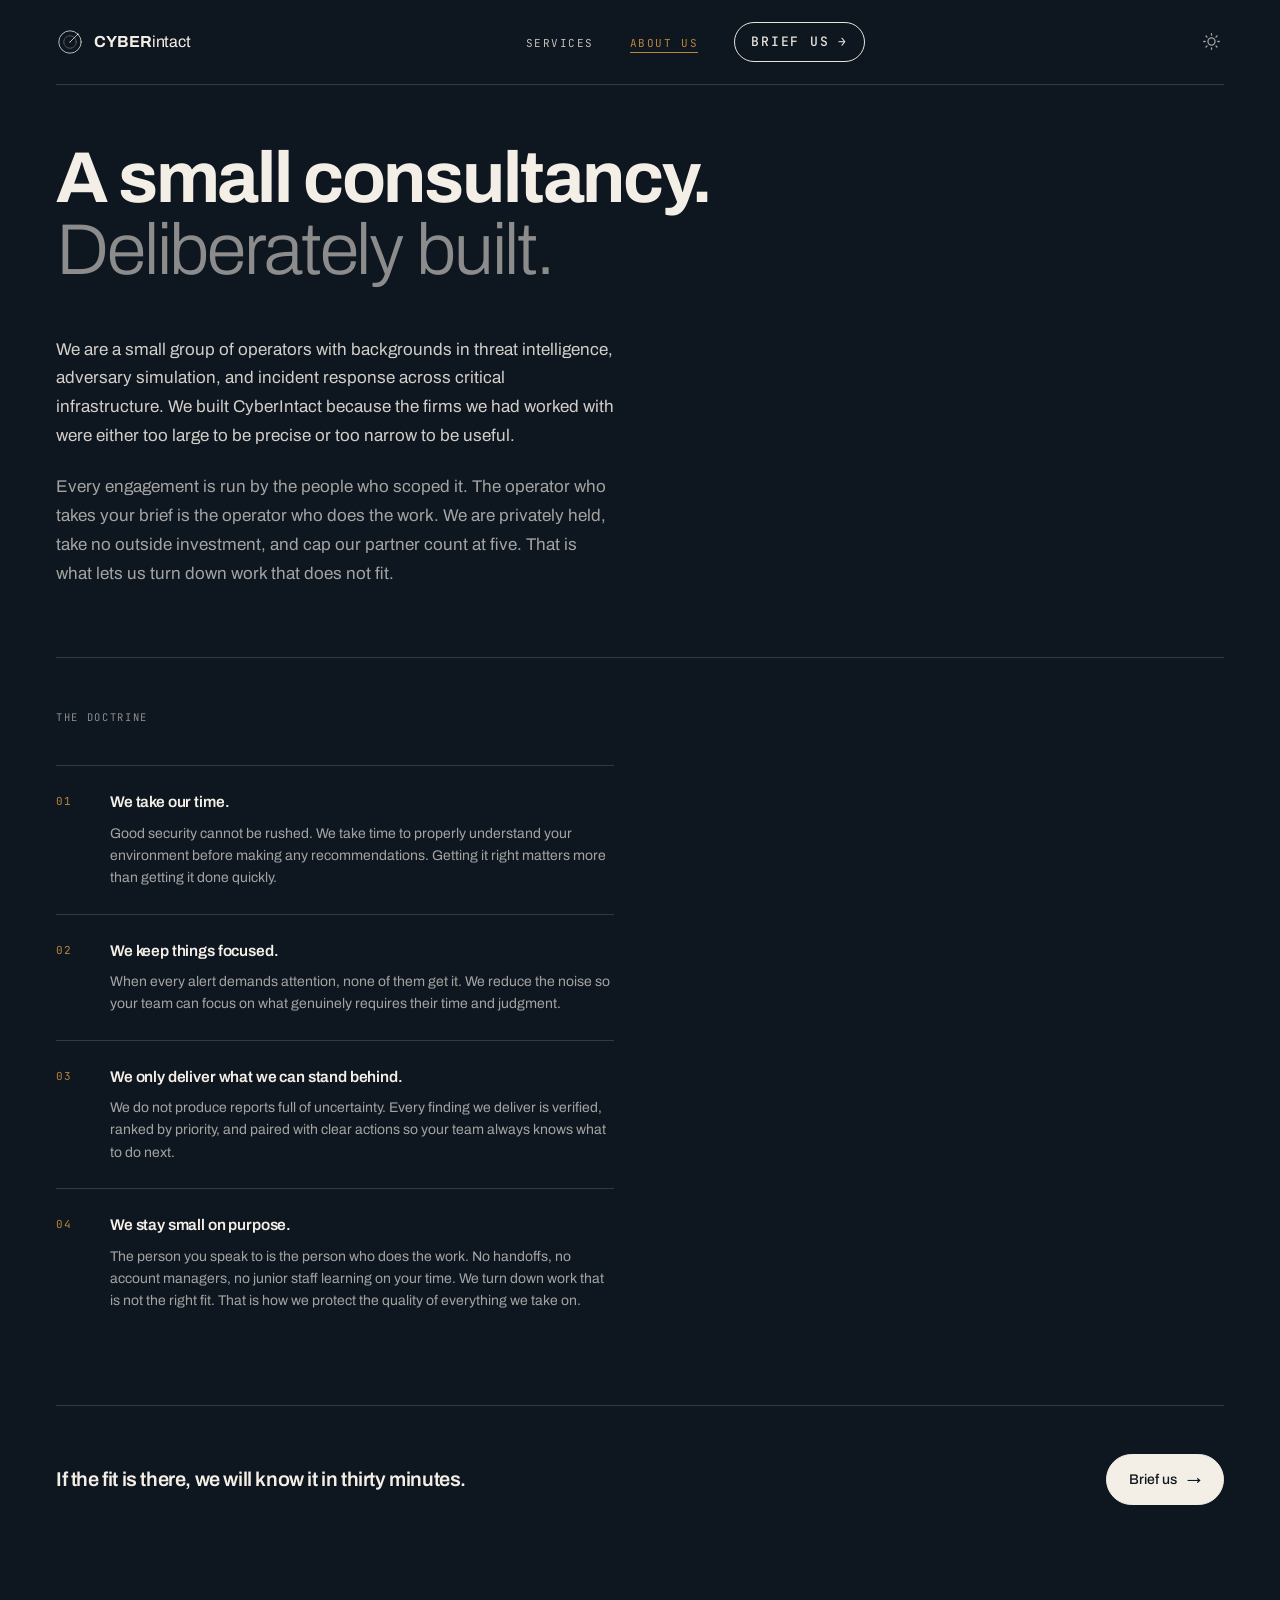
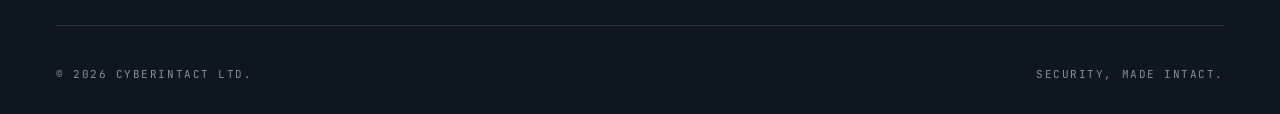
==== about_us.html @ 5642276e "Add files via upload" ====
<!doctype html>
<html lang="en">
<head>
  <meta charset="utf-8" />
  <script>try{var __t=localStorage.getItem('re-theme')||sessionStorage.getItem('re-theme');if(__t==='light')document.documentElement.dataset.theme='light';}catch(e){}</script>
  <meta name="viewport" content="width=device-width, initial-scale=1" />
  <title>About — CyberIntact</title>
  <meta name="description" content="A small consultancy. A doctrine built around patience, restraint, and accuracy." />
  <link rel="icon" type="image/svg+xml" href="logo.svg" />
  <link rel="preconnect" href="https://fonts.googleapis.com" />
  <link rel="preconnect" href="https://fonts.gstatic.com" crossorigin />
  <link href="https://fonts.googleapis.com/css2?family=Archivo:wght@300;400;500;600;700;800&family=JetBrains+Mono:wght@400;500&display=swap" rel="stylesheet" />
  <link rel="stylesheet" href="style.css" />
</head>
<body>

  <header class="wrap">
    <nav class="nav" aria-label="Primary">
      <a class="lockup" href="index.html">
        <svg viewBox="0 0 100 100" fill="none" stroke="currentColor" stroke-width="2.6" stroke-linecap="round" aria-hidden="true">
          <circle cx="50" cy="50" r="40"/>
          <circle cx="50" cy="50" r="22" stroke-dasharray="1.5 4" stroke-opacity="0.55"/>
          <line x1="50" y1="50" x2="78" y2="22"/>
          <circle cx="78" cy="22" r="2.8" fill="currentColor" stroke="none"/>
          <circle cx="50" cy="50" r="1.8" fill="currentColor" stroke="none"/>
        </svg>
        <span>CYBER<em>intact</em></span>
      </a>
      <ul>
        <li><a href="services.html">Services</a></li>
        <li><a class="active" href="about_us.html">About us</a></li>
        <li><a class="cta" href="brief.html">Brief us</a></li>
      </ul>
      <button class="theme-toggle" aria-label="Switch to light theme">
        <svg class="icon-sun" viewBox="0 0 24 24" fill="none" stroke="currentColor" stroke-width="1.8" stroke-linecap="round" aria-hidden="true">
          <circle cx="12" cy="12" r="5"/>
          <line x1="12" y1="1" x2="12" y2="3"/><line x1="12" y1="21" x2="12" y2="23"/>
          <line x1="4.22" y1="4.22" x2="5.64" y2="5.64"/><line x1="18.36" y1="18.36" x2="19.78" y2="19.78"/>
          <line x1="1" y1="12" x2="3" y2="12"/><line x1="21" y1="12" x2="23" y2="12"/>
          <line x1="4.22" y1="19.78" x2="5.64" y2="18.36"/><line x1="18.36" y1="5.64" x2="19.78" y2="4.22"/>
        </svg>
        <svg class="icon-moon" viewBox="0 0 24 24" fill="none" stroke="currentColor" stroke-width="1.8" stroke-linecap="round" aria-hidden="true">
          <path d="M21 12.79A9 9 0 1 1 11.21 3 7 7 0 0 0 21 12.79z"/>
        </svg>
      </button>
    </nav>
  </header>

  <main class="wrap">

    <section class="phero">
      <h1>A small consultancy.<br><em>Deliberately built.</em></h1>
    </section>

    <section style="padding:0 0 68px; max-width:62ch;">
      <p style="font-size:17px; line-height:1.7; color:var(--text-hi); margin:0 0 22px; text-wrap:pretty;">We are a small group of operators with backgrounds in threat intelligence, adversary simulation, and incident response across critical infrastructure. We built CyberIntact because the firms we had worked with were either too large to be precise or too narrow to be useful.</p>
      <p style="font-size:17px; line-height:1.7; color:var(--text-lo); margin:0; text-wrap:pretty;">Every engagement is run by the people who scoped it. The operator who takes your brief is the operator who does the work. We are privately held, take no outside investment, and cap our partner count at five. That is what lets us turn down work that does not fit.</p>
    </section>

    <section style="border-top:1px solid var(--rule-d); padding:52px 0 68px;">
      <div style="font-family:'JetBrains Mono',monospace; font-size:10.5px; letter-spacing:0.16em; text-transform:uppercase; color:var(--muted-d); margin-bottom:40px;">The doctrine</div>
      <ol class="doctrine" style="list-style:none; padding:0; margin:0; max-width:62ch; display:grid; gap:0;">
        <li style="display:grid; grid-template-columns:36px 1fr; gap:18px; padding:24px 0; border-top:1px solid var(--rule-d);">
          <span style="font-family:'JetBrains Mono',monospace; font-size:11px; color:var(--amber); padding-top:3px; letter-spacing:0.1em;">01</span>
          <div>
            <b style="font-weight:600; font-size:15.5px; letter-spacing:-0.01em; display:block; margin-bottom:9px;">We take our time.</b>
            <p style="font-size:14px; line-height:1.6; color:var(--text-lo); margin:0;">Good security cannot be rushed. We take time to properly understand your environment before making any recommendations. Getting it right matters more than getting it done quickly.</p>
          </div>
        </li>
        <li style="display:grid; grid-template-columns:36px 1fr; gap:18px; padding:24px 0; border-top:1px solid var(--rule-d);">
          <span style="font-family:'JetBrains Mono',monospace; font-size:11px; color:var(--amber); padding-top:3px; letter-spacing:0.1em;">02</span>
          <div>
            <b style="font-weight:600; font-size:15.5px; letter-spacing:-0.01em; display:block; margin-bottom:9px;">We keep things focused.</b>
            <p style="font-size:14px; line-height:1.6; color:var(--text-lo); margin:0;">When every alert demands attention, none of them get it. We reduce the noise so your team can focus on what genuinely requires their time and judgment.</p>
          </div>
        </li>
        <li style="display:grid; grid-template-columns:36px 1fr; gap:18px; padding:24px 0; border-top:1px solid var(--rule-d);">
          <span style="font-family:'JetBrains Mono',monospace; font-size:11px; color:var(--amber); padding-top:3px; letter-spacing:0.1em;">03</span>
          <div>
            <b style="font-weight:600; font-size:15.5px; letter-spacing:-0.01em; display:block; margin-bottom:9px;">We only deliver what we can stand behind.</b>
            <p style="font-size:14px; line-height:1.6; color:var(--text-lo); margin:0;">We do not produce reports full of uncertainty. Every finding we deliver is verified, ranked by priority, and paired with clear actions so your team always knows what to do next.</p>
          </div>
        </li>
        <li style="display:grid; grid-template-columns:36px 1fr; gap:18px; padding:24px 0; border-top:1px solid var(--rule-d);">
          <span style="font-family:'JetBrains Mono',monospace; font-size:11px; color:var(--amber); padding-top:3px; letter-spacing:0.1em;">04</span>
          <div>
            <b style="font-weight:600; font-size:15.5px; letter-spacing:-0.01em; display:block; margin-bottom:9px;">We stay small on purpose.</b>
            <p style="font-size:14px; line-height:1.6; color:var(--text-lo); margin:0;">The person you speak to is the person who does the work. No handoffs, no account managers, no junior staff learning on your time. We turn down work that is not the right fit. That is how we protect the quality of everything we take on.</p>
          </div>
        </li>
      </ol>
    </section>

    <section style="border-top:1px solid var(--rule-d); padding:48px 0 60px; display:flex; justify-content:space-between; align-items:center; gap:40px; flex-wrap:wrap;">
      <p style="font-size:20px; font-weight:600; letter-spacing:-0.02em; margin:0; line-height:1.2;">If the fit is there, we will know it in thirty minutes.</p>
      <a class="btn primary" href="brief.html">Brief us</a>
    </section>

    <footer class="site">
      <span>© 2026 CyberIntact Ltd.</span>
      <span>Security, made intact.</span>
    </footer>
  </main>

  <script src="site.js"></script>
</body>
</html>
---- style.css ----
/* CyberIntact — production stylesheet
   ------------------------------------------------------------------ */
:root {
  --ink:    #0E1620;
  --ink-2:  #1A2533;
  --paper:  #F4EFE6;
  --paper-2:#EBE5D8;
  --rule-d: rgba(244,239,230,0.16);
  --muted-d:rgba(244,239,230,0.55);
  --amber:  #B8853A;
  --red:    #E5383B;
  --max:    1280px;
  --text-hi: rgba(244,239,230,0.85);
  --text-lo: rgba(244,239,230,0.65);
}
* { box-sizing: border-box; }
html, body { margin: 0; padding: 0; }
body {
  background: var(--ink);
  color: var(--paper);
  font-family: 'Archivo', system-ui, -apple-system, Segoe UI, sans-serif;
  font-size: 16px;
  line-height: 1.5;
  -webkit-font-smoothing: antialiased;
}
a { color: inherit; text-decoration: none; }
.wrap { max-width: var(--max); margin: 0 auto; padding: 0 56px; }

/* ── Nav ─────────────────────────────────────────────── */
.nav {
  display: flex; align-items: center; justify-content: space-between;
  padding: 22px 0;
  border-bottom: 1px solid var(--rule-d);
}
.nav .lockup { display: flex; align-items: center; gap: 10px; font-weight: 700; font-size: 16px; letter-spacing: -0.005em; }
.nav .lockup em { font-style: normal; font-weight: 400; }
.nav .lockup svg { width: 28px; height: 28px; }
.nav ul { display: flex; gap: 36px; list-style: none; padding: 0; margin: 0; align-items: center; }
.nav ul a {
  font-family: 'JetBrains Mono', ui-monospace, Menlo, monospace;
  font-size: 11px; letter-spacing: 0.14em; text-transform: uppercase;
  opacity: 0.78;
}
.nav ul a:hover, .nav ul a.active { opacity: 1; color: var(--amber); }
.nav .cta {
  font-weight: 500; font-size: 13px;
  padding: 9px 16px; border: 1px solid currentColor; border-radius: 999px;
  display: inline-flex; align-items: center; gap: 8px; opacity: 0.95;
}
.nav .cta::after { content: '→'; }

/* ── Meta strip ──────────────────────────────────────── */
.meta-strip {
  display: flex; justify-content: space-between; align-items: center;
  padding: 10px 0;
  font-family: 'JetBrains Mono', ui-monospace, monospace;
  font-size: 10.5px; letter-spacing: 0.16em; text-transform: uppercase;
  color: var(--muted-d);
  border-bottom: 1px solid var(--rule-d);
}
.live::before {
  content: ''; display: inline-block; width: 7px; height: 7px; border-radius: 50%;
  background: var(--amber); margin-right: 8px; transform: translateY(-1px);
  animation: pulse 2.4s infinite;
}
@keyframes pulse {
  0%   { box-shadow: 0 0 0 0 rgba(184,133,58,0.5); }
  70%  { box-shadow: 0 0 0 8px rgba(184,133,58,0); }
  100% { box-shadow: 0 0 0 0 rgba(184,133,58,0); }
}

/* ── Hero ────────────────────────────────────────────── */
.hero { position: relative; padding: 70px 0 40px; }
.hero-grid { display: grid; grid-template-columns: 1.4fr 1fr; gap: 80px; align-items: end; }
.hero h1 {
  font-weight: 700; font-size: clamp(64px, 8vw, 110px);
  line-height: 0.92; letter-spacing: -0.04em;
  margin: 0 0 56px; text-wrap: balance;
}
.hero h1 em { font-style: normal; font-weight: 300; opacity: 0.62; }
.hero h1 .accent { color: var(--amber); }
.hero .lede {
  font-size: 17px; line-height: 1.55; max-width: 38ch;
  color: rgba(244,239,230,0.78); margin: 0 0 36px; text-wrap: pretty;
}
.actions { display: flex; gap: 14px; align-items: center; margin-bottom: 48px; }
.btn {
  font-weight: 500; font-size: 14px; padding: 14px 22px; border-radius: 999px;
  display: inline-flex; align-items: center; gap: 10px; cursor: pointer; border: 1px solid currentColor;
}
.btn::after { content: '→'; }
.btn.primary { background: var(--paper); color: var(--ink); border-color: var(--paper); }
.btn.ghost   { background: transparent; color: var(--paper); opacity: 0.92; }

.hero-deco {
  position: absolute; right: -260px; top: 80px; width: 720px; height: 720px;
  color: rgba(244,239,230,0.07); pointer-events: none;
}
.hero-deco svg { width: 100%; height: 100%; }
.brief .hero-deco { width: 480px; height: 480px; top: 40px; right: -160px; }

/* ── Site footer ─────────────────────────────────────── */
footer.site {
  border-top: 1px solid var(--rule-d); padding: 40px 0 32px; margin-top: 60px;
  font-family: 'JetBrains Mono', monospace; font-size: 11px; letter-spacing: 0.14em;
  text-transform: uppercase; color: var(--muted-d);
  display: flex; justify-content: space-between; align-items: center; gap: 24px;
}

/* ── Service preview grid (homepage tail) ────────────── */
.svc-preview { padding: 60px 0 0; border-top: 1px solid var(--rule-d); margin-top: 60px; }
.svc-preview .head { display: flex; justify-content: space-between; align-items: baseline; margin-bottom: 28px; }
.svc-preview .head h2 { font-weight: 600; font-size: 28px; letter-spacing: -0.02em; margin: 0; }
.svc-preview .head a {
  font-family: 'JetBrains Mono', monospace; font-size: 11px; letter-spacing: 0.14em;
  text-transform: uppercase; opacity: 0.78;
}
.svc-grid { display: grid; grid-template-columns: repeat(4, 1fr); gap: 0; }
.svc-card { border-right: 1px solid var(--rule-d); padding: 0 24px 24px; min-height: 240px;
            display: flex; flex-direction: column; gap: 14px; }
.svc-card:first-child { padding-left: 0; }
.svc-card:last-child { border-right: none; padding-right: 0; }
.svc-card .num { font-family: 'JetBrains Mono', monospace; font-size: 10px; letter-spacing: 0.16em; color: var(--muted-d); }
.svc-card h3 { font-weight: 600; font-size: 22px; letter-spacing: -0.015em; line-height: 1.1; margin: 0; }
.svc-card p { font-size: 13px; line-height: 1.55; color: rgba(244,239,230,0.7); margin: 0; text-wrap: pretty; }
.svc-card .arrow { margin-top: auto; font-size: 18px; }

/* ── Page hero (inner) ───────────────────────────────── */
.phero { padding: 56px 0 32px; position: relative; }
.phero .hero-deco { width: 380px; height: 380px; top: 10px; right: -80px; }
.phero .crumb { font-family: 'JetBrains Mono', monospace; font-size: 11px; letter-spacing: 0.14em; color: var(--muted-d); text-transform: uppercase; margin-bottom: 22px; }
.phero .crumb .amber { color: var(--amber); }
.phero h1 { font-weight: 700; font-size: clamp(44px, 6vw, 72px); line-height: 1; letter-spacing: -0.03em; margin: 0 0 18px; max-width: 22ch; text-wrap: balance; }
.phero h1 em { font-style: normal; font-weight: 300; color: var(--muted-d); }

/* ── Services list ───────────────────────────────────── */
.svc-list { padding: 24px 0 56px; }
.svc-row { display: grid; grid-template-columns: 80px 240px 1fr 200px; gap: 32px; padding: 28px 0; border-top: 1px solid var(--rule-d); align-items: start; }
.svc-row:last-child { border-bottom: 1px solid var(--rule-d); }
.svc-row .ix { font-family: 'JetBrains Mono', monospace; font-size: 12px; color: var(--muted-d); padding-top: 8px; letter-spacing: 0.12em; }
.svc-row .name { font-weight: 600; font-size: 28px; letter-spacing: -0.02em; line-height: 1.05; }
.svc-row .name small { display: block; font-family: 'JetBrains Mono', monospace; font-size: 11px; font-weight: 400; color: var(--muted-d); margin-top: 6px; letter-spacing: 0.12em; text-transform: uppercase; }
.svc-row .desc { font-size: 14.5px; line-height: 1.55; color: rgba(244,239,230,0.78); padding-top: 6px; text-wrap: pretty; }
.svc-row .pills { display: flex; flex-wrap: wrap; gap: 6px; padding-top: 8px; }
.pill { display: inline-flex; padding: 4px 10px; border: 1px solid var(--rule-d); border-radius: 999px; font-family: 'JetBrains Mono', monospace; font-size: 10px; color: rgba(244,239,230,0.78); letter-spacing: 0.1em; text-transform: uppercase; }

/* ── About doctrine ──────────────────────────────────── */
.doctrine li { background: var(--ink); }

/* ── Brief / Contact ─────────────────────────────────── */
.brief { position: relative; padding: 52px 0; display: grid; grid-template-columns: 1.1fr 1fr; gap: 72px; }
.brief .left h1 { font-weight: 700; font-size: clamp(44px, 5vw, 60px); line-height: 1; letter-spacing: -0.03em; margin: 0 0 20px; max-width: 12ch; text-wrap: balance; }
.brief .left h1 em { font-style: normal; font-weight: 300; color: var(--muted-d); }
.brief .copy { font-size: 15.5px; line-height: 1.55; color: rgba(244,239,230,0.78); max-width: 44ch; margin: 0 0 28px; text-wrap: pretty; }
.channels { display: grid; gap: 18px; padding-top: 22px; border-top: 1px solid var(--rule-d); }
.ch { display: grid; grid-template-columns: 130px 1fr; gap: 18px; align-items: start; }
.ch .k { font-family: 'JetBrains Mono', monospace; font-size: 10.5px; letter-spacing: 0.14em; text-transform: uppercase; color: var(--muted-d); padding-top: 4px; }
.ch .v { font-family: 'JetBrains Mono', monospace; font-size: 13px; color: var(--paper); }
.ch .v small { display: block; font-size: 11px; color: var(--muted-d); margin-top: 4px; letter-spacing: 0.02em; }

@media (max-width: 900px) {
  .svc-row, .brief, .ch { grid-template-columns: 1fr; gap: 18px; }
  .phero .hero-deco { display: none; }
  .phero { padding: 28px 0 16px; }
}

/* ── Hero deco animations ─────────────────────────────── */
.hero-deco .radar-sweep {
  transform-box: fill-box;
  transform-origin: center;
  animation: radar-rotate 7s linear infinite;
}
.hero-deco .ring-spin-cw {
  transform-box: fill-box;
  transform-origin: center;
  animation: radar-rotate 55s linear infinite;
}
.hero-deco .ring-spin-ccw {
  transform-box: fill-box;
  transform-origin: center;
  animation: radar-rotate 40s linear infinite reverse;
}
.hero-deco .radar-trail { fill: rgba(244,239,230,0.07); stroke: none; }
.hero-deco .radar-detect {
  animation: radar-blip 7s linear infinite;
  animation-fill-mode: backwards;
}
.hero-deco .radar-detect-dot { fill: var(--red); stroke: none; }
@keyframes radar-rotate { to { transform: rotate(360deg); } }
@keyframes radar-blip {
  0%    { opacity: 0; }
  0.5%  { opacity: 1; }
  8%    { opacity: 0.85; }
  22%   { opacity: 0; }
  100%  { opacity: 0; }
}

/* ── Responsive ──────────────────────────────────────── */
@media (max-width: 900px) {
  .wrap { padding: 0 22px; }
  .nav ul { display: none; }
  .nav .cta { display: none; }
  .meta-strip { font-size: 9px; gap: 12px; flex-wrap: wrap; }
  .hero { padding: 36px 0 24px; }
  .hero-grid { grid-template-columns: 1fr; gap: 32px; }
  .hero h1 { font-size: 50px; margin-bottom: 24px; }
  .hero-deco { display: none; }
  .actions { flex-direction: column; align-items: stretch; }
  .btn { justify-content: center; }
  .svc-grid { grid-template-columns: 1fr; }
  .svc-card { border-right: none; border-bottom: 1px solid var(--rule-d); padding: 22px 0; }
  .svc-card:last-child { border-bottom: none; }
  footer.site { flex-direction: column; align-items: flex-start; gap: 6px; }
  .brief { flex-direction: column; }
  .brief .hero-deco { display: none; }
  .phero .hero-deco { display: none; }
}

/* ── Polish & interactions ───────────────────────────── */
::selection { background: rgba(184,133,58,0.28); color: var(--paper); }

::-webkit-scrollbar { width: 5px; }
::-webkit-scrollbar-track { background: transparent; }
::-webkit-scrollbar-thumb { background: rgba(244,239,230,0.1); border-radius: 3px; }
::-webkit-scrollbar-thumb:hover { background: rgba(244,239,230,0.2); }

header.wrap {
  position: sticky;
  top: 0;
  z-index: 50;
  background: var(--ink);
  border-bottom: 1px solid transparent;
  transition: border-color 0.3s;
}
header.wrap.scrolled { border-bottom-color: var(--rule-d); }

@keyframes page-in {
  from { opacity: 0; transform: translateY(10px); }
  to   { opacity: 1; transform: translateY(0); }
}
main.wrap { animation: page-in 0.55s cubic-bezier(0.22, 1, 0.36, 1) both; }

.sr { opacity: 0; transform: translateY(22px); transition: none; }
.sr.in { opacity: 1; transform: translateY(0); transition: opacity 0.7s cubic-bezier(0.22, 1, 0.36, 1), transform 0.7s cubic-bezier(0.22, 1, 0.36, 1); }

.nav .lockup { transition: opacity 0.2s; }
.nav .lockup:hover { opacity: 0.7; }

.nav ul a { position: relative; transition: opacity 0.2s, color 0.2s; }
.nav ul a:not(.cta)::after {
  content: '';
  position: absolute;
  left: 0; bottom: -3px;
  width: 0; height: 1px;
  background: var(--amber);
  transition: width 0.25s cubic-bezier(0.22, 1, 0.36, 1);
}
.nav ul a:not(.cta):hover::after,
.nav ul a:not(.cta).active::after { width: 100%; }

.nav .cta { transition: background-color 0.2s, border-color 0.2s, opacity 0.2s; }
.nav .cta:hover { background: rgba(244,239,230,0.07); opacity: 1; }

.btn { transition: transform 0.18s cubic-bezier(0.22, 1, 0.36, 1), box-shadow 0.18s ease, background-color 0.18s ease, opacity 0.18s ease; }
.btn:hover { transform: translateY(-2px); }
.btn.primary:hover { background: #ECE8DF; border-color: #ECE8DF; box-shadow: 0 8px 24px rgba(14,22,32,0.6); }
.btn.ghost:hover { background: rgba(244,239,230,0.07); opacity: 1; }

.svc-card { transition: border-color 0.2s; }
.svc-card:hover { border-color: rgba(244,239,230,0.3); }
.svc-card .arrow { display: inline-block; transition: transform 0.25s cubic-bezier(0.22, 1, 0.36, 1); }
.svc-card:hover .arrow { transform: translateX(6px); }

.svc-row { transition: background-color 0.15s; }
.svc-row:hover { background: rgba(244,239,230,0.02); }

.pill { transition: border-color 0.2s, color 0.2s; cursor: default; }
.pill:hover { border-color: rgba(244,239,230,0.38); color: var(--paper); }

.ch { transition: background-color 0.15s; }
.ch .v { transition: color 0.2s; }
.ch:hover .v { color: rgba(244,239,230,0.95); }

@media (prefers-reduced-motion: reduce) {
  *, *::before, *::after {
    transition-duration: 0.01ms !important;
    animation-duration: 0.01ms !important;
    animation-delay: 0ms !important;
  }
  .sr, .sr.in { opacity: 1 !important; transform: none !important; transition: none !important; }
  main.wrap { animation: none !important; }
}

/* ── Theme system ────────────────────────────────────── */
.theme-transitioning *,
.theme-transitioning *::before,
.theme-transitioning *::after {
  transition: background-color 0.35s ease, color 0.35s ease, border-color 0.35s ease !important;
}

[data-theme="light"] {
  --ink:     #F4EFE6;
  --ink-2:   #EBE5D8;
  --paper:   #0E1620;
  --paper-2: #1A2533;
  --rule-d:  rgba(14,22,32,0.12);
  --muted-d: rgba(14,22,32,0.5);
  --amber:   #8B5E1A;
  --red:     #C0272A;
  --text-hi: rgba(14,22,32,0.88);
  --text-lo: rgba(14,22,32,0.62);
}

[data-theme="light"] .hero-deco              { color: rgba(14,22,32,0.07); }
[data-theme="light"] .hero-deco .radar-trail { fill: rgba(14,22,32,0.07); }
[data-theme="light"] .hero .lede             { color: rgba(14,22,32,0.78); }
[data-theme="light"] .svc-card p             { color: rgba(14,22,32,0.7); }
[data-theme="light"] .svc-row .desc          { color: rgba(14,22,32,0.78); }
[data-theme="light"] .pill                   { color: rgba(14,22,32,0.78); }
[data-theme="light"] .doctrine li            { background: var(--ink); }
[data-theme="light"] .brief .copy            { color: rgba(14,22,32,0.78); }
[data-theme="light"] ::-webkit-scrollbar-thumb       { background: rgba(14,22,32,0.12); }
[data-theme="light"] ::-webkit-scrollbar-thumb:hover { background: rgba(14,22,32,0.22); }
[data-theme="light"] .nav .cta:hover         { background: rgba(14,22,32,0.06); }
[data-theme="light"] .btn.ghost:hover        { background: rgba(14,22,32,0.06); }
[data-theme="light"] .btn.primary:hover      { background: #1A2533; border-color: #1A2533; box-shadow: 0 8px 24px rgba(14,22,32,0.18); }
[data-theme="light"] .svc-card:hover         { border-color: rgba(14,22,32,0.25); }
[data-theme="light"] .svc-row:hover          { background: rgba(14,22,32,0.025); }
[data-theme="light"] .pill:hover             { border-color: rgba(14,22,32,0.3); }
[data-theme="light"] .ch:hover .v            { color: rgba(14,22,32,0.95); }

.theme-toggle {
  background: none; border: none;
  color: var(--paper); cursor: pointer;
  padding: 4px; line-height: 0;
  opacity: 0.65; transition: opacity 0.2s;
  flex-shrink: 0;
}
.theme-toggle:hover { opacity: 1; }
.theme-toggle svg { width: 17px; height: 17px; display: block; }
.theme-toggle .icon-moon { display: none; }
[data-theme="light"] .theme-toggle .icon-sun  { display: none; }
[data-theme="light"] .theme-toggle .icon-moon { display: block; }
.nav.open .theme-toggle { position: relative; z-index: 101; }
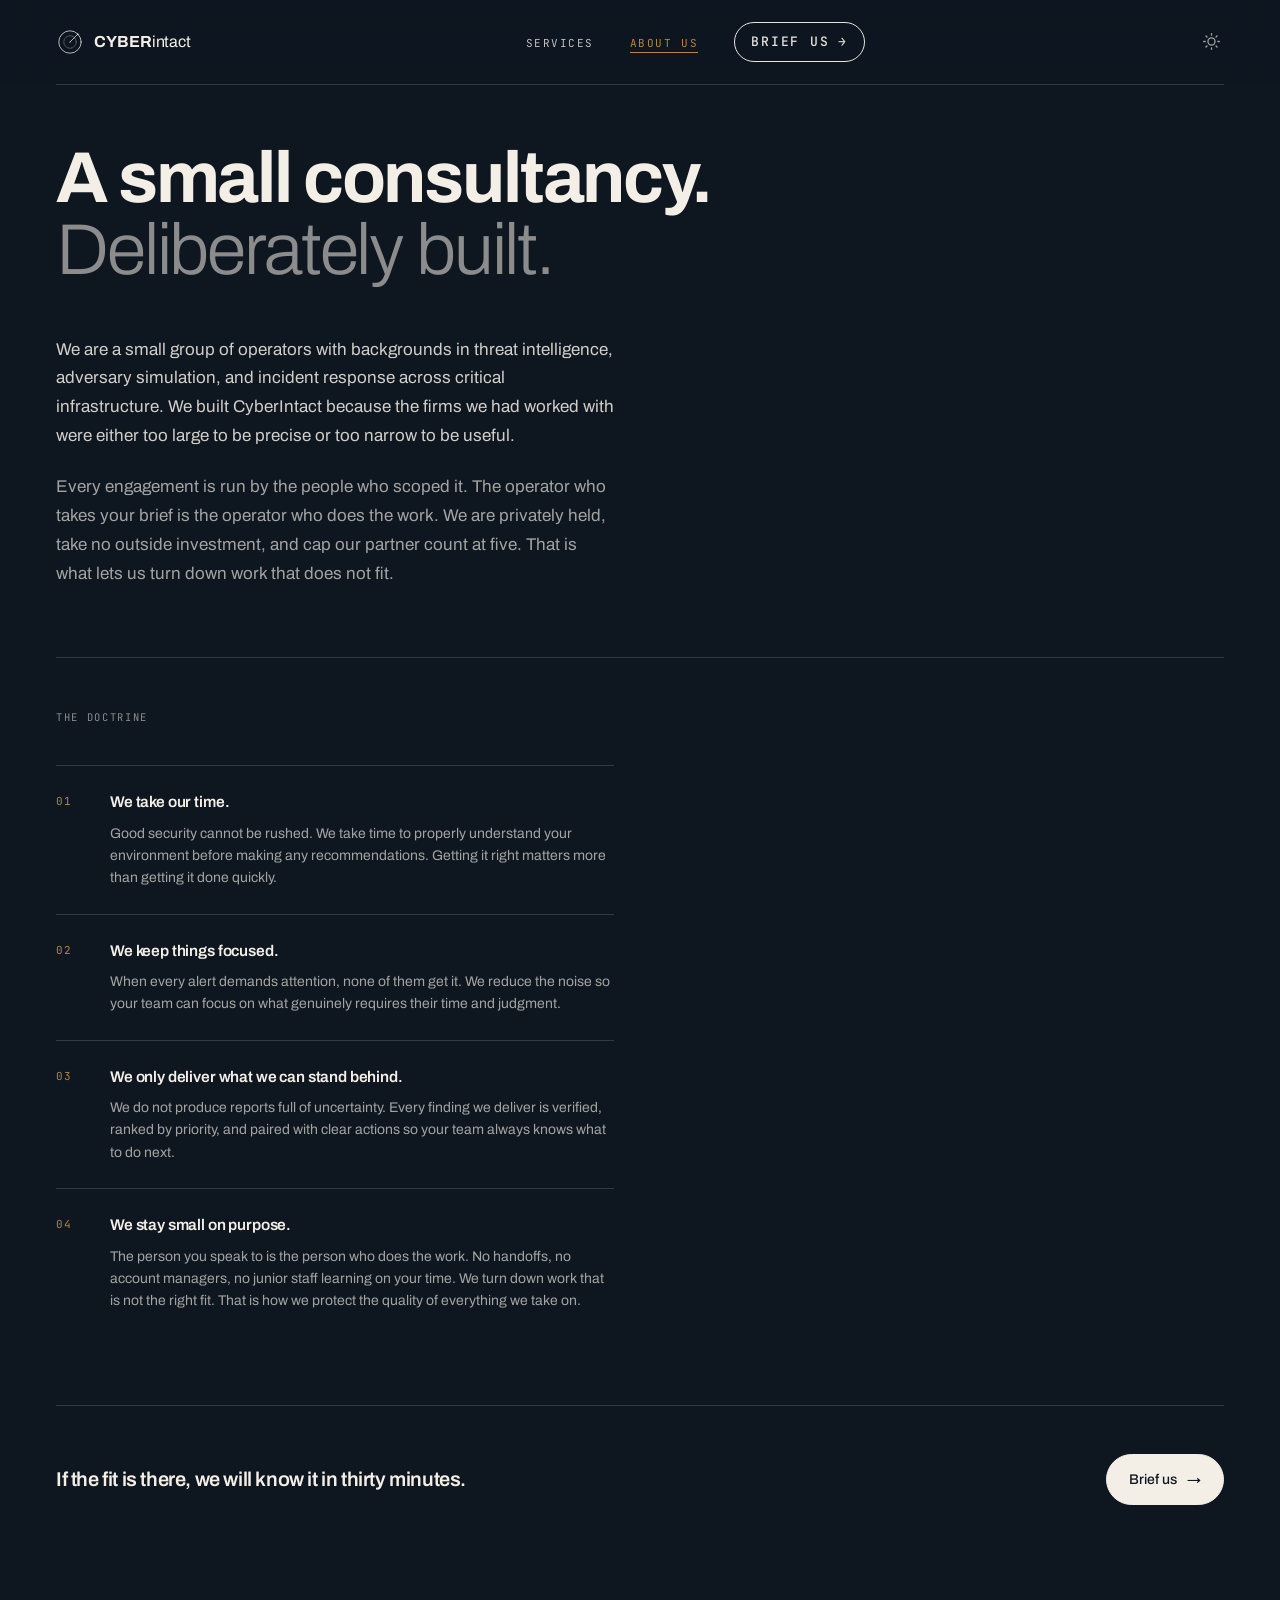
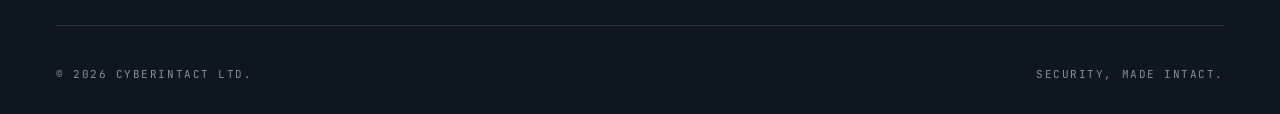
==== commit fecfa1c1: "Add files via upload" ====
--- a/about_us.html
+++ b/about_us.html
@@ -2,20 +2,45 @@
 <html lang="en">
 <head>
   <meta charset="utf-8" />
+
+  <!-- Anti-flash script: reads the saved theme from storage and applies it
+       before the page renders, preventing a visible flicker on load -->
   <script>try{var __t=localStorage.getItem('re-theme')||sessionStorage.getItem('re-theme');if(__t==='light')document.documentElement.dataset.theme='light';}catch(e){}</script>
+
+  <!-- Tells the browser to match the device width and not zoom on mobile -->
   <meta name="viewport" content="width=device-width, initial-scale=1" />
+
+  <!-- Browser tab title -->
   <title>About — CyberIntact</title>
+
+  <!-- Description shown by search engines in results -->
   <meta name="description" content="A small consultancy. A doctrine built around patience, restraint, and accuracy." />
+
+  <!-- SVG favicon shown in the browser tab -->
   <link rel="icon" type="image/svg+xml" href="logo.svg" />
+
+  <!-- Early DNS connections for Google Fonts to reduce load time -->
   <link rel="preconnect" href="https://fonts.googleapis.com" />
   <link rel="preconnect" href="https://fonts.gstatic.com" crossorigin />
+
+  <!-- Load the Archivo and JetBrains Mono font families from Google Fonts -->
   <link href="https://fonts.googleapis.com/css2?family=Archivo:wght@300;400;500;600;700;800&family=JetBrains+Mono:wght@400;500&display=swap" rel="stylesheet" />
+
+  <!-- Main stylesheet -->
   <link rel="stylesheet" href="style.css" />
 </head>
 <body>
 
-  <header class="wrap">
+  <!-- ── Site header ────────────────────────────────────────────────────
+       Sticky header spanning the full viewport width. The inner .wrap div
+       constrains the nav content to the max-width like the rest of the page. -->
+  <header>
+  <div class="wrap">
+
+    <!-- Primary navigation bar -->
     <nav class="nav" aria-label="Primary">
+
+      <!-- Logo lockup: SVG icon + wordmark, links back to the homepage -->
       <a class="lockup" href="index.html">
         <svg viewBox="0 0 100 100" fill="none" stroke="currentColor" stroke-width="2.6" stroke-linecap="round" aria-hidden="true">
           <circle cx="50" cy="50" r="40"/>
@@ -26,12 +51,17 @@
         </svg>
         <span>CYBER<em>intact</em></span>
       </a>
+
+      <!-- Navigation links. "About us" has .active since this is the About page. -->
       <ul>
         <li><a href="services.html">Services</a></li>
         <li><a class="active" href="about_us.html">About us</a></li>
         <li><a class="cta" href="brief.html">Brief us</a></li>
       </ul>
+
+      <!-- Dark / light theme toggle button. Icons are swapped via CSS. -->
       <button class="theme-toggle" aria-label="Switch to light theme">
+        <!-- Sun icon: shown in dark mode -->
         <svg class="icon-sun" viewBox="0 0 24 24" fill="none" stroke="currentColor" stroke-width="1.8" stroke-linecap="round" aria-hidden="true">
           <circle cx="12" cy="12" r="5"/>
           <line x1="12" y1="1" x2="12" y2="3"/><line x1="12" y1="21" x2="12" y2="23"/>
@@ -39,27 +69,41 @@
           <line x1="1" y1="12" x2="3" y2="12"/><line x1="21" y1="12" x2="23" y2="12"/>
           <line x1="4.22" y1="19.78" x2="5.64" y2="18.36"/><line x1="18.36" y1="5.64" x2="19.78" y2="4.22"/>
         </svg>
+        <!-- Moon icon: shown in light mode -->
         <svg class="icon-moon" viewBox="0 0 24 24" fill="none" stroke="currentColor" stroke-width="1.8" stroke-linecap="round" aria-hidden="true">
           <path d="M21 12.79A9 9 0 1 1 11.21 3 7 7 0 0 0 21 12.79z"/>
         </svg>
       </button>
     </nav>
+  </div>
   </header>
 
   <main class="wrap">
 
+    <!-- ── Page hero ─────────────────────────────────────────────────────
+         Inner-page hero with the section heading. -->
     <section class="phero">
       <h1>A small consultancy.<br><em>Deliberately built.</em></h1>
     </section>
 
+    <!-- ── About body copy ───────────────────────────────────────────────
+         Two paragraphs introducing who CyberIntact is and how they work. -->
     <section style="padding:0 0 68px; max-width:62ch;">
       <p style="font-size:17px; line-height:1.7; color:var(--text-hi); margin:0 0 22px; text-wrap:pretty;">We are a small group of operators with backgrounds in threat intelligence, adversary simulation, and incident response across critical infrastructure. We built CyberIntact because the firms we had worked with were either too large to be precise or too narrow to be useful.</p>
       <p style="font-size:17px; line-height:1.7; color:var(--text-lo); margin:0; text-wrap:pretty;">Every engagement is run by the people who scoped it. The operator who takes your brief is the operator who does the work. We are privately held, take no outside investment, and cap our partner count at five. That is what lets us turn down work that does not fit.</p>
     </section>
 
+    <!-- ── Doctrine section ──────────────────────────────────────────────
+         Four numbered principles that define how CyberIntact operates.   -->
     <section style="border-top:1px solid var(--rule-d); padding:52px 0 68px;">
+
+      <!-- Section label -->
       <div style="font-family:'JetBrains Mono',monospace; font-size:10.5px; letter-spacing:0.16em; text-transform:uppercase; color:var(--muted-d); margin-bottom:40px;">The doctrine</div>
+
+      <!-- Numbered list of doctrine principles -->
       <ol class="doctrine" style="list-style:none; padding:0; margin:0; max-width:62ch; display:grid; gap:0;">
+
+        <!-- Principle 01 -->
         <li style="display:grid; grid-template-columns:36px 1fr; gap:18px; padding:24px 0; border-top:1px solid var(--rule-d);">
           <span style="font-family:'JetBrains Mono',monospace; font-size:11px; color:var(--amber); padding-top:3px; letter-spacing:0.1em;">01</span>
           <div>
@@ -67,6 +111,8 @@
             <p style="font-size:14px; line-height:1.6; color:var(--text-lo); margin:0;">Good security cannot be rushed. We take time to properly understand your environment before making any recommendations. Getting it right matters more than getting it done quickly.</p>
           </div>
         </li>
+
+        <!-- Principle 02 -->
         <li style="display:grid; grid-template-columns:36px 1fr; gap:18px; padding:24px 0; border-top:1px solid var(--rule-d);">
           <span style="font-family:'JetBrains Mono',monospace; font-size:11px; color:var(--amber); padding-top:3px; letter-spacing:0.1em;">02</span>
           <div>
@@ -74,6 +120,8 @@
             <p style="font-size:14px; line-height:1.6; color:var(--text-lo); margin:0;">When every alert demands attention, none of them get it. We reduce the noise so your team can focus on what genuinely requires their time and judgment.</p>
           </div>
         </li>
+
+        <!-- Principle 03 -->
         <li style="display:grid; grid-template-columns:36px 1fr; gap:18px; padding:24px 0; border-top:1px solid var(--rule-d);">
           <span style="font-family:'JetBrains Mono',monospace; font-size:11px; color:var(--amber); padding-top:3px; letter-spacing:0.1em;">03</span>
           <div>
@@ -81,6 +129,8 @@
             <p style="font-size:14px; line-height:1.6; color:var(--text-lo); margin:0;">We do not produce reports full of uncertainty. Every finding we deliver is verified, ranked by priority, and paired with clear actions so your team always knows what to do next.</p>
           </div>
         </li>
+
+        <!-- Principle 04 -->
         <li style="display:grid; grid-template-columns:36px 1fr; gap:18px; padding:24px 0; border-top:1px solid var(--rule-d);">
           <span style="font-family:'JetBrains Mono',monospace; font-size:11px; color:var(--amber); padding-top:3px; letter-spacing:0.1em;">04</span>
           <div>
@@ -88,20 +138,25 @@
             <p style="font-size:14px; line-height:1.6; color:var(--text-lo); margin:0;">The person you speak to is the person who does the work. No handoffs, no account managers, no junior staff learning on your time. We turn down work that is not the right fit. That is how we protect the quality of everything we take on.</p>
           </div>
         </li>
+
       </ol>
     </section>
 
+    <!-- ── Bottom CTA strip ──────────────────────────────────────────────
+         Closing prompt that leads visitors to the Brief page.            -->
     <section style="border-top:1px solid var(--rule-d); padding:48px 0 60px; display:flex; justify-content:space-between; align-items:center; gap:40px; flex-wrap:wrap;">
       <p style="font-size:20px; font-weight:600; letter-spacing:-0.02em; margin:0; line-height:1.2;">If the fit is there, we will know it in thirty minutes.</p>
       <a class="btn primary" href="brief.html">Brief us</a>
     </section>
 
+    <!-- ── Site footer ────────────────────────────────────────────────── -->
     <footer class="site">
       <span>© 2026 CyberIntact Ltd.</span>
       <span>Security, made intact.</span>
     </footer>
   </main>
 
+  <!-- Main JavaScript: theme toggle, sticky header, scroll-reveal -->
   <script src="site.js"></script>
 </body>
 </html>
--- a/style.css
+++ b/style.css
@@ -1,5 +1,7 @@
 /* CyberIntact — production stylesheet
    ------------------------------------------------------------------ */
+
+/* ── Design tokens: colours, spacing, max-width ────────────────────── */
 :root {
   --ink:    #0E1620;
   --ink-2:  #1A2533;
@@ -13,8 +15,14 @@
   --text-hi: rgba(244,239,230,0.85);
   --text-lo: rgba(244,239,230,0.65);
 }
+
+/* Reset: include padding and border in element dimensions */
 * { box-sizing: border-box; }
+
+/* Remove browser default margin and padding */
 html, body { margin: 0; padding: 0; }
+
+/* Base body: background colour, font stack, and antialiasing */
 body {
   background: var(--ink);
   color: var(--paper);
@@ -23,33 +31,53 @@
   line-height: 1.5;
   -webkit-font-smoothing: antialiased;
 }
+
+/* Remove underlines from links and inherit the surrounding text colour */
 a { color: inherit; text-decoration: none; }
+
+/* Centred full-width container with a max-width cap and horizontal padding */
 .wrap { max-width: var(--max); margin: 0 auto; padding: 0 56px; }
 
 /* ── Nav ─────────────────────────────────────────────── */
+
+/* Horizontal nav bar: logo on the left, links in the middle, toggle on the right */
 .nav {
   display: flex; align-items: center; justify-content: space-between;
   padding: 22px 0;
   border-bottom: 1px solid var(--rule-d);
 }
+
+/* Logo lockup: SVG icon sitting next to the wordmark */
 .nav .lockup { display: flex; align-items: center; gap: 10px; font-weight: 700; font-size: 16px; letter-spacing: -0.005em; }
 .nav .lockup em { font-style: normal; font-weight: 400; }
 .nav .lockup svg { width: 28px; height: 28px; }
+
+/* Inline nav link list: horizontal, no bullets */
 .nav ul { display: flex; gap: 36px; list-style: none; padding: 0; margin: 0; align-items: center; }
+
+/* Nav link typography: monospace, small, uppercase */
 .nav ul a {
   font-family: 'JetBrains Mono', ui-monospace, Menlo, monospace;
   font-size: 11px; letter-spacing: 0.14em; text-transform: uppercase;
   opacity: 0.78;
 }
+
+/* Active and hovered links turn amber and become fully opaque */
 .nav ul a:hover, .nav ul a.active { opacity: 1; color: var(--amber); }
+
+/* "Brief us" pill-shaped CTA button in the nav */
 .nav .cta {
   font-weight: 500; font-size: 13px;
   padding: 9px 16px; border: 1px solid currentColor; border-radius: 999px;
   display: inline-flex; align-items: center; gap: 8px; opacity: 0.95;
 }
+
+/* Arrow character appended automatically after the CTA text */
 .nav .cta::after { content: '→'; }
 
 /* ── Meta strip ──────────────────────────────────────── */
+
+/* Thin info bar sitting below the nav: shows live status and founding year */
 .meta-strip {
   display: flex; justify-content: space-between; align-items: center;
   padding: 10px 0;
@@ -58,11 +86,15 @@
   color: var(--muted-d);
   border-bottom: 1px solid var(--rule-d);
 }
+
+/* Animated amber dot rendered before the "Active" status label */
 .live::before {
   content: ''; display: inline-block; width: 7px; height: 7px; border-radius: 50%;
   background: var(--amber); margin-right: 8px; transform: translateY(-1px);
   animation: pulse 2.4s infinite;
 }
+
+/* Pulsing amber glow keyframes for the live dot */
 @keyframes pulse {
   0%   { box-shadow: 0 0 0 0 rgba(184,133,58,0.5); }
   70%  { box-shadow: 0 0 0 8px rgba(184,133,58,0); }
@@ -70,36 +102,63 @@
 }
 
 /* ── Hero ────────────────────────────────────────────── */
+
+/* Homepage hero section: top padding, relative positioning for the deco SVG */
 .hero { position: relative; padding: 70px 0 40px; }
+
+/* Two-column grid: large headline on the left, secondary content on the right */
 .hero-grid { display: grid; grid-template-columns: 1.4fr 1fr; gap: 80px; align-items: end; }
+
+/* Large fluid headline that scales with viewport width */
 .hero h1 {
   font-weight: 700; font-size: clamp(64px, 8vw, 110px);
   line-height: 0.92; letter-spacing: -0.04em;
   margin: 0 0 56px; text-wrap: balance;
 }
+
+/* Light-weight italic portion of the headline */
 .hero h1 em { font-style: normal; font-weight: 300; opacity: 0.62; }
+
+/* Amber-coloured accent word in the headline */
 .hero h1 .accent { color: var(--amber); }
+
+/* Hero sub-copy paragraph below the headline */
 .hero .lede {
   font-size: 17px; line-height: 1.55; max-width: 38ch;
   color: rgba(244,239,230,0.78); margin: 0 0 36px; text-wrap: pretty;
 }
+
+/* Horizontal row of call-to-action buttons */
 .actions { display: flex; gap: 14px; align-items: center; margin-bottom: 48px; }
+
+/* Base button styles shared by both the primary and ghost variants */
 .btn {
   font-weight: 500; font-size: 14px; padding: 14px 22px; border-radius: 999px;
   display: inline-flex; align-items: center; gap: 10px; cursor: pointer; border: 1px solid currentColor;
 }
+
+/* Arrow appended automatically after every button label */
 .btn::after { content: '→'; }
+
+/* Filled primary button: light background on dark page (inverted) */
 .btn.primary { background: var(--paper); color: var(--ink); border-color: var(--paper); }
+
+/* Transparent ghost button: outline only */
 .btn.ghost   { background: transparent; color: var(--paper); opacity: 0.92; }
 
+/* Large decorative radar SVG positioned to the right of the hero content */
 .hero-deco {
   position: absolute; right: -260px; top: 80px; width: 720px; height: 720px;
   color: rgba(244,239,230,0.07); pointer-events: none;
 }
 .hero-deco svg { width: 100%; height: 100%; }
+
+/* Smaller deco variant used specifically on the Brief page */
 .brief .hero-deco { width: 480px; height: 480px; top: 40px; right: -160px; }
 
 /* ── Site footer ─────────────────────────────────────── */
+
+/* Footer bar: copyright on the left, tagline on the right */
 footer.site {
   border-top: 1px solid var(--rule-d); padding: 40px 0 32px; margin-top: 60px;
   font-family: 'JetBrains Mono', monospace; font-size: 11px; letter-spacing: 0.14em;
@@ -107,86 +166,166 @@
   display: flex; justify-content: space-between; align-items: center; gap: 24px;
 }
 
-/* ── Service preview grid (homepage tail) ────────────── */
+/* ── Service preview grid (homepage) ─────────────────── */
+
+/* Section wrapper for the four service cards on the homepage */
 .svc-preview { padding: 60px 0 0; border-top: 1px solid var(--rule-d); margin-top: 60px; }
+
+/* Row header: section title on the left, "All services →" link on the right */
 .svc-preview .head { display: flex; justify-content: space-between; align-items: baseline; margin-bottom: 28px; }
 .svc-preview .head h2 { font-weight: 600; font-size: 28px; letter-spacing: -0.02em; margin: 0; }
 .svc-preview .head a {
   font-family: 'JetBrains Mono', monospace; font-size: 11px; letter-spacing: 0.14em;
   text-transform: uppercase; opacity: 0.78;
 }
+
+/* Four equal-width service cards in a horizontal row */
 .svc-grid { display: grid; grid-template-columns: repeat(4, 1fr); gap: 0; }
+
+/* Individual service card: vertical flex column, separated by a right border */
 .svc-card { border-right: 1px solid var(--rule-d); padding: 0 24px 24px; min-height: 240px;
             display: flex; flex-direction: column; gap: 14px; }
 .svc-card:first-child { padding-left: 0; }
 .svc-card:last-child { border-right: none; padding-right: 0; }
+
+/* Service number label (e.g. "01 / Service") */
 .svc-card .num { font-family: 'JetBrains Mono', monospace; font-size: 10px; letter-spacing: 0.16em; color: var(--muted-d); }
+
+/* Service card title */
 .svc-card h3 { font-weight: 600; font-size: 22px; letter-spacing: -0.015em; line-height: 1.1; margin: 0; }
+
+/* Service card body text */
 .svc-card p { font-size: 13px; line-height: 1.55; color: rgba(244,239,230,0.7); margin: 0; text-wrap: pretty; }
+
+/* Arrow icon pushed to the bottom of the card by auto margin */
 .svc-card .arrow { margin-top: auto; font-size: 18px; }
 
-/* ── Page hero (inner) ───────────────────────────────── */
+/* ── Page hero (inner pages) ─────────────────────────── */
+
+/* Hero section used at the top of Services, About, and Brief inner pages */
 .phero { padding: 56px 0 32px; position: relative; }
+
+/* Smaller decorative radar variant for inner page heroes */
 .phero .hero-deco { width: 380px; height: 380px; top: 10px; right: -80px; }
+
+/* Breadcrumb label sitting above the h1 */
 .phero .crumb { font-family: 'JetBrains Mono', monospace; font-size: 11px; letter-spacing: 0.14em; color: var(--muted-d); text-transform: uppercase; margin-bottom: 22px; }
 .phero .crumb .amber { color: var(--amber); }
+
+/* Inner page main heading */
 .phero h1 { font-weight: 700; font-size: clamp(44px, 6vw, 72px); line-height: 1; letter-spacing: -0.03em; margin: 0 0 18px; max-width: 22ch; text-wrap: balance; }
+
+/* Lighter portion of the inner page heading */
 .phero h1 em { font-style: normal; font-weight: 300; color: var(--muted-d); }
 
 /* ── Services list ───────────────────────────────────── */
+
+/* Container for the full-page services list on the Services page */
 .svc-list { padding: 24px 0 56px; }
+
+/* Four-column row grid: index number, name, description, pill tags */
 .svc-row { display: grid; grid-template-columns: 80px 240px 1fr 200px; gap: 32px; padding: 28px 0; border-top: 1px solid var(--rule-d); align-items: start; }
 .svc-row:last-child { border-bottom: 1px solid var(--rule-d); }
+
+/* Row index number (e.g. "01") */
 .svc-row .ix { font-family: 'JetBrains Mono', monospace; font-size: 12px; color: var(--muted-d); padding-top: 8px; letter-spacing: 0.12em; }
+
+/* Service name and its sub-label badge (e.g. "RETAINER · BUILD TO RUN") */
 .svc-row .name { font-weight: 600; font-size: 28px; letter-spacing: -0.02em; line-height: 1.05; }
 .svc-row .name small { display: block; font-family: 'JetBrains Mono', monospace; font-size: 11px; font-weight: 400; color: var(--muted-d); margin-top: 6px; letter-spacing: 0.12em; text-transform: uppercase; }
+
+/* Service description paragraph */
 .svc-row .desc { font-size: 14.5px; line-height: 1.55; color: rgba(244,239,230,0.78); padding-top: 6px; text-wrap: pretty; }
+
+/* Wrapper for the pill tag group */
 .svc-row .pills { display: flex; flex-wrap: wrap; gap: 6px; padding-top: 8px; }
+
+/* Individual pill tag: small bordered uppercase label */
 .pill { display: inline-flex; padding: 4px 10px; border: 1px solid var(--rule-d); border-radius: 999px; font-family: 'JetBrains Mono', monospace; font-size: 10px; color: rgba(244,239,230,0.78); letter-spacing: 0.1em; text-transform: uppercase; }
 
 /* ── About doctrine ──────────────────────────────────── */
+
+/* Ensures each doctrine list item uses the page background colour */
 .doctrine li { background: var(--ink); }
 
 /* ── Brief / Contact ─────────────────────────────────── */
+
+/* Two-column layout: headline and channels on the left, deco SVG on the right */
 .brief { position: relative; padding: 52px 0; display: grid; grid-template-columns: 1.1fr 1fr; gap: 72px; }
+
+/* Large heading on the Brief page */
 .brief .left h1 { font-weight: 700; font-size: clamp(44px, 5vw, 60px); line-height: 1; letter-spacing: -0.03em; margin: 0 0 20px; max-width: 12ch; text-wrap: balance; }
+
+/* Lighter italic portion of the Brief heading */
 .brief .left h1 em { font-style: normal; font-weight: 300; color: var(--muted-d); }
+
+/* Intro paragraph on the Brief page */
 .brief .copy { font-size: 15.5px; line-height: 1.55; color: rgba(244,239,230,0.78); max-width: 44ch; margin: 0 0 28px; text-wrap: pretty; }
+
+/* Grid container for all contact channel rows */
 .channels { display: grid; gap: 18px; padding-top: 22px; border-top: 1px solid var(--rule-d); }
+
+/* Single contact channel row: label on the left, value on the right */
 .ch { display: grid; grid-template-columns: 130px 1fr; gap: 18px; align-items: start; }
+
+/* Channel label (e.g. "Email", "Signal", "In person") */
 .ch .k { font-family: 'JetBrains Mono', monospace; font-size: 10.5px; letter-spacing: 0.14em; text-transform: uppercase; color: var(--muted-d); padding-top: 4px; }
+
+/* Channel value (the actual address, number, etc.) */
 .ch .v { font-family: 'JetBrains Mono', monospace; font-size: 13px; color: var(--paper); }
+
+/* Secondary note displayed below the channel value */
 .ch .v small { display: block; font-size: 11px; color: var(--muted-d); margin-top: 4px; letter-spacing: 0.02em; }
 
+/* ── Compact layout for mid-size screens ─────────────── */
 @media (max-width: 900px) {
+  /* Collapse multi-column grids to a single column on tablets */
   .svc-row, .brief, .ch { grid-template-columns: 1fr; gap: 18px; }
+  /* Hide the decorative SVG on inner page heroes to save space */
   .phero .hero-deco { display: none; }
+  /* Reduce top/bottom padding on inner page heroes */
   .phero { padding: 28px 0 16px; }
 }
 
 /* ── Hero deco animations ─────────────────────────────── */
+
+/* Radar sweep arm rotates clockwise at a constant speed */
 .hero-deco .radar-sweep {
   transform-box: fill-box;
   transform-origin: center;
   animation: radar-rotate 7s linear infinite;
 }
+
+/* Outer dashed ring rotates slowly clockwise */
 .hero-deco .ring-spin-cw {
   transform-box: fill-box;
   transform-origin: center;
   animation: radar-rotate 55s linear infinite;
 }
+
+/* Inner dashed ring rotates slowly counter-clockwise */
 .hero-deco .ring-spin-ccw {
   transform-box: fill-box;
   transform-origin: center;
   animation: radar-rotate 40s linear infinite reverse;
 }
+
+/* Semi-transparent wedge fill trailing behind the sweep arm */
 .hero-deco .radar-trail { fill: rgba(244,239,230,0.07); stroke: none; }
+
+/* Detection dot group: flashes in sync with the radar sweep cycle */
 .hero-deco .radar-detect {
   animation: radar-blip 7s linear infinite;
   animation-fill-mode: backwards;
 }
+
+/* Solid red dot representing a detected target on the radar */
 .hero-deco .radar-detect-dot { fill: var(--red); stroke: none; }
+
+/* Full 360° rotation keyframe used by the sweep arm and both rings */
 @keyframes radar-rotate { to { transform: rotate(360deg); } }
+
+/* Detection blip: briefly visible when the sweep passes, then fades out */
 @keyframes radar-blip {
   0%    { opacity: 0; }
   0.5%  { opacity: 1; }
@@ -195,58 +334,97 @@
   100%  { opacity: 0; }
 }
 
-/* ── Responsive ──────────────────────────────────────── */
+/* ── Responsive (mobile) ─────────────────────────────── */
 @media (max-width: 900px) {
+  /* Reduce horizontal padding on narrow screens */
   .wrap { padding: 0 22px; }
+  /* Hide nav links on mobile (no hamburger menu implemented) */
   .nav ul { display: none; }
+  /* Hide the CTA pill button on mobile */
   .nav .cta { display: none; }
+  /* Shrink the meta strip text on mobile */
   .meta-strip { font-size: 9px; gap: 12px; flex-wrap: wrap; }
+  /* Reduce hero top padding on mobile */
   .hero { padding: 36px 0 24px; }
+  /* Single-column hero layout on mobile */
   .hero-grid { grid-template-columns: 1fr; gap: 32px; }
+  /* Smaller headline on mobile */
   .hero h1 { font-size: 50px; margin-bottom: 24px; }
+  /* Hide the large decorative radar on mobile to reduce clutter */
   .hero-deco { display: none; }
+  /* Stack CTA buttons vertically on mobile */
   .actions { flex-direction: column; align-items: stretch; }
+  /* Make buttons fill the full width on mobile */
   .btn { justify-content: center; }
+  /* Service cards stack into a single column on mobile */
   .svc-grid { grid-template-columns: 1fr; }
+  /* Replace the right border with a bottom border when cards stack */
   .svc-card { border-right: none; border-bottom: 1px solid var(--rule-d); padding: 22px 0; }
   .svc-card:last-child { border-bottom: none; }
+  /* Footer items stack vertically on mobile */
   footer.site { flex-direction: column; align-items: flex-start; gap: 6px; }
+  /* Brief page grid collapses on mobile */
   .brief { flex-direction: column; }
+  /* Hide the brief deco SVG on mobile */
   .brief .hero-deco { display: none; }
+  /* Hide the inner-page deco SVG on mobile */
   .phero .hero-deco { display: none; }
 }
 
 /* ── Polish & interactions ───────────────────────────── */
+
+/* Amber-tinted background when the user selects text */
 ::selection { background: rgba(184,133,58,0.28); color: var(--paper); }
 
+/* Custom thin scrollbar for WebKit browsers */
 ::-webkit-scrollbar { width: 5px; }
 ::-webkit-scrollbar-track { background: transparent; }
 ::-webkit-scrollbar-thumb { background: rgba(244,239,230,0.1); border-radius: 3px; }
 ::-webkit-scrollbar-thumb:hover { background: rgba(244,239,230,0.2); }
 
-header.wrap {
+/* Sticky header: stays fixed at the top of the viewport while scrolling.
+   Semi-transparent background + blur creates a frosted-glass effect so the
+   header fades smoothly over page content rather than cutting across it sharply. */
+header {
   position: sticky;
   top: 0;
   z-index: 50;
-  background: var(--ink);
+  background: rgba(14, 22, 32, 0.75);
+  backdrop-filter: blur(16px);
+  -webkit-backdrop-filter: blur(16px);
   border-bottom: 1px solid transparent;
-  transition: border-color 0.3s;
-}
-header.wrap.scrolled { border-bottom-color: var(--rule-d); }
-
+  transition: border-color 0.3s, background-color 0.3s;
+}
+
+/* Slightly more opaque once the user has scrolled away from the top */
+header.scrolled {
+  background: rgba(14, 22, 32, 0.88);
+  border-bottom-color: var(--rule-d);
+}
+
+/* Light theme equivalents */
+[data-theme="light"] header         { background: rgba(244, 239, 230, 0.75); }
+[data-theme="light"] header.scrolled { background: rgba(244, 239, 230, 0.88); }
+
+/* Page entrance animation: content fades and slides up on first load */
 @keyframes page-in {
   from { opacity: 0; transform: translateY(10px); }
   to   { opacity: 1; transform: translateY(0); }
 }
 main.wrap { animation: page-in 0.55s cubic-bezier(0.22, 1, 0.36, 1) both; }
 
+/* Scroll-reveal states: .sr hides an element; .in transitions it back to visible */
 .sr { opacity: 0; transform: translateY(22px); transition: none; }
 .sr.in { opacity: 1; transform: translateY(0); transition: opacity 0.7s cubic-bezier(0.22, 1, 0.36, 1), transform 0.7s cubic-bezier(0.22, 1, 0.36, 1); }
 
+/* Logo fades slightly on hover */
 .nav .lockup { transition: opacity 0.2s; }
 .nav .lockup:hover { opacity: 0.7; }
 
+/* Nav links: smooth opacity and colour transition on hover */
 .nav ul a { position: relative; transition: opacity 0.2s, color 0.2s; }
+
+/* Animated amber underline that grows from 0 width on hover and active state */
 .nav ul a:not(.cta)::after {
   content: '';
   position: absolute;
@@ -258,29 +436,38 @@
 .nav ul a:not(.cta):hover::after,
 .nav ul a:not(.cta).active::after { width: 100%; }
 
+/* CTA pill hover: subtle background fill appears */
 .nav .cta { transition: background-color 0.2s, border-color 0.2s, opacity 0.2s; }
 .nav .cta:hover { background: rgba(244,239,230,0.07); opacity: 1; }
 
+/* Button hover: lifts with a subtle shadow */
 .btn { transition: transform 0.18s cubic-bezier(0.22, 1, 0.36, 1), box-shadow 0.18s ease, background-color 0.18s ease, opacity 0.18s ease; }
 .btn:hover { transform: translateY(-2px); }
 .btn.primary:hover { background: #ECE8DF; border-color: #ECE8DF; box-shadow: 0 8px 24px rgba(14,22,32,0.6); }
 .btn.ghost:hover { background: rgba(244,239,230,0.07); opacity: 1; }
 
+/* Service card hover: right border brightens */
 .svc-card { transition: border-color 0.2s; }
 .svc-card:hover { border-color: rgba(244,239,230,0.3); }
+
+/* Arrow icon nudges to the right on card hover */
 .svc-card .arrow { display: inline-block; transition: transform 0.25s cubic-bezier(0.22, 1, 0.36, 1); }
 .svc-card:hover .arrow { transform: translateX(6px); }
 
+/* Service row hover: very subtle background tint */
 .svc-row { transition: background-color 0.15s; }
 .svc-row:hover { background: rgba(244,239,230,0.02); }
 
+/* Pill tag hover: border and text brighten */
 .pill { transition: border-color 0.2s, color 0.2s; cursor: default; }
 .pill:hover { border-color: rgba(244,239,230,0.38); color: var(--paper); }
 
+/* Contact channel hover: the value text brightens */
 .ch { transition: background-color 0.15s; }
 .ch .v { transition: color 0.2s; }
 .ch:hover .v { color: rgba(244,239,230,0.95); }
 
+/* Accessibility: disable all transitions and animations for users who prefer reduced motion */
 @media (prefers-reduced-motion: reduce) {
   *, *::before, *::after {
     transition-duration: 0.01ms !important;
@@ -292,12 +479,15 @@
 }
 
 /* ── Theme system ────────────────────────────────────── */
+
+/* While switching themes, enable smooth colour transitions on every element */
 .theme-transitioning *,
 .theme-transitioning *::before,
 .theme-transitioning *::after {
   transition: background-color 0.35s ease, color 0.35s ease, border-color 0.35s ease !important;
 }
 
+/* Light theme: invert the colour tokens so the page background becomes light */
 [data-theme="light"] {
   --ink:     #F4EFE6;
   --ink-2:   #EBE5D8;
@@ -311,6 +501,7 @@
   --text-lo: rgba(14,22,32,0.62);
 }
 
+/* Light theme overrides for elements that use hardcoded dark-mode rgba colours */
 [data-theme="light"] .hero-deco              { color: rgba(14,22,32,0.07); }
 [data-theme="light"] .hero-deco .radar-trail { fill: rgba(14,22,32,0.07); }
 [data-theme="light"] .hero .lede             { color: rgba(14,22,32,0.78); }
@@ -329,6 +520,7 @@
 [data-theme="light"] .pill:hover             { border-color: rgba(14,22,32,0.3); }
 [data-theme="light"] .ch:hover .v            { color: rgba(14,22,32,0.95); }
 
+/* Theme toggle button: no background, uses the page text colour */
 .theme-toggle {
   background: none; border: none;
   color: var(--paper); cursor: pointer;
@@ -338,7 +530,13 @@
 }
 .theme-toggle:hover { opacity: 1; }
 .theme-toggle svg { width: 17px; height: 17px; display: block; }
+
+/* Show the sun icon in dark mode, hide the moon */
 .theme-toggle .icon-moon { display: none; }
+
+/* Show the moon icon in light mode, hide the sun */
 [data-theme="light"] .theme-toggle .icon-sun  { display: none; }
 [data-theme="light"] .theme-toggle .icon-moon { display: block; }
+
+/* Keep the toggle button visible above the mobile nav overlay when it is open */
 .nav.open .theme-toggle { position: relative; z-index: 101; }
